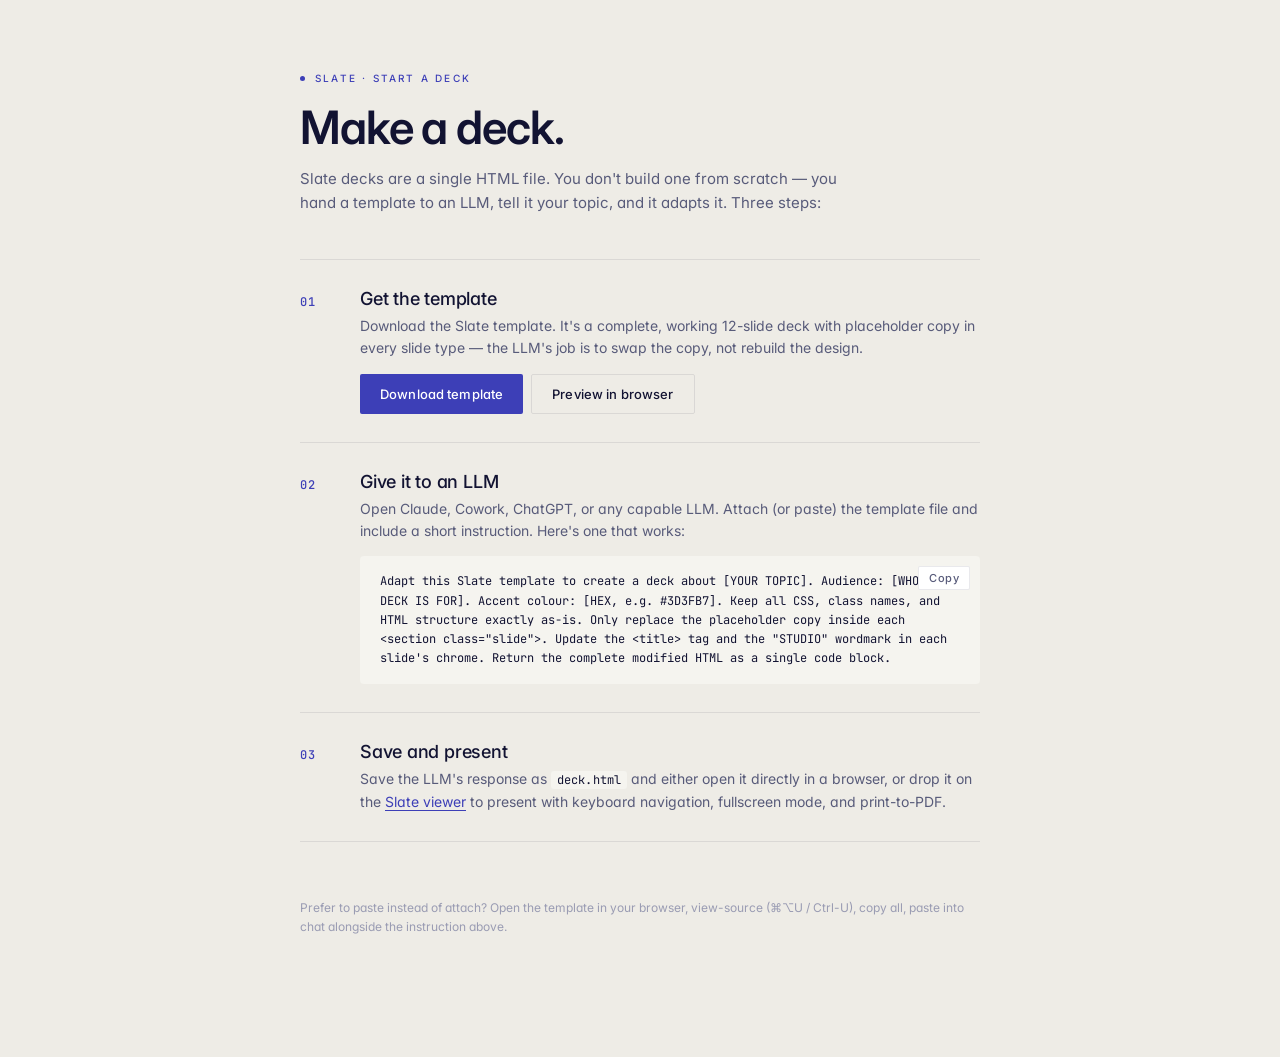
==== start.html @ b8761050 "Shift to template-download workflow (higher-fidelity LLM output) Instead of a detailed text prompt d" ====
<!DOCTYPE html>
<html lang="en">
<head>
<meta charset="UTF-8" />
<meta name="viewport" content="width=device-width, initial-scale=1" />
<title>Slate — Start a deck</title>
<link rel="preconnect" href="https://fonts.googleapis.com">
<link rel="preconnect" href="https://fonts.gstatic.com" crossorigin>
<link href="https://fonts.googleapis.com/css2?family=Inter:wght@300;400;500;600;700&family=JetBrains+Mono:wght@400;500&display=swap" rel="stylesheet">
<style>
  :root{
    --bg:#EEECE6;
    --panel:#FFFFFF;
    --ink:#121332;
    --ink-muted:#585B7A;
    --ink-faint:#9A9CB3;
    --accent:#3D3FB7;
    --accent-hover:#4E50C9;
    --rule:rgba(18,19,50,0.09);
    --code-bg:#F5F4EF;
  }

  *{margin:0;padding:0;box-sizing:border-box;}
  html{-webkit-font-smoothing:antialiased;text-rendering:optimizeLegibility;scroll-behavior:smooth;}
  body{
    font-family:'Inter',system-ui,-apple-system,sans-serif;
    background:var(--bg);
    color:var(--ink);
    min-height:100vh;
    padding:72px 32px 120px;
    font-feature-settings:"ss01","cv11";
  }

  .page{max-width:680px;margin:0 auto;}

  .eyebrow{
    font-size:10px;font-weight:500;letter-spacing:.22em;
    text-transform:uppercase;color:var(--accent);
    margin-bottom:20px;
    display:flex;align-items:center;gap:10px;
  }
  .eyebrow::before{
    content:'';display:inline-block;
    width:5px;height:5px;border-radius:50%;background:var(--accent);
  }

  h1{
    font-size:46px;font-weight:600;letter-spacing:-.024em;
    line-height:1.02;margin-bottom:16px;
  }

  .lede{
    font-size:15px;line-height:1.6;color:var(--ink-muted);
    margin-bottom:44px;max-width:540px;
  }

  /* --- steps --- */
  .steps{
    display:flex;flex-direction:column;gap:0;
    margin-bottom:40px;
  }
  .step{
    display:grid;
    grid-template-columns:40px 1fr;
    gap:20px;
    padding:28px 0;
    border-top:1px solid var(--rule);
    align-items:start;
  }
  .step:last-child{border-bottom:1px solid var(--rule);}
  .step-num{
    font-family:'JetBrains Mono', ui-monospace, monospace;
    font-size:12px;font-weight:500;color:var(--accent);
    letter-spacing:.08em;
    padding-top:6px;
  }
  .step-body h2{
    font-size:18px;font-weight:500;letter-spacing:-.012em;
    margin-bottom:6px;color:var(--ink);
  }
  .step-body p{
    font-size:14px;line-height:1.6;color:var(--ink-muted);
    margin-bottom:14px;
  }
  .step-body p:last-child{margin-bottom:0;}
  .step-body p code{
    font-family:'JetBrains Mono', ui-monospace, monospace;
    font-size:12px;
    background:var(--code-bg);
    padding:1px 6px;
    border-radius:3px;
    color:var(--ink);
    letter-spacing:.01em;
  }

  /* --- buttons --- */
  .btn{
    display:inline-flex;align-items:center;gap:8px;
    font-family:'Inter',sans-serif;
    font-size:13px;font-weight:500;letter-spacing:.01em;
    padding:11px 20px;
    border:none;border-radius:2px;
    cursor:pointer;
    text-decoration:none;
    transition:background .15s ease, transform .15s ease, color .15s ease, border-color .15s ease;
  }
  .btn.primary{
    background:var(--accent);color:#FFFFFF;
  }
  .btn.primary:hover{background:var(--accent-hover);}
  .btn.primary:active{transform:scale(.98);}
  .btn.primary.copied{background:#1F5F3A;}
  .btn.ghost{
    background:transparent;
    color:var(--ink);
    border:1px solid var(--rule);
  }
  .btn.ghost:hover{border-color:var(--ink);}

  .actions{
    display:flex;gap:8px;flex-wrap:wrap;
    margin-top:4px;
  }

  /* --- instruction snippet --- */
  .snippet{
    position:relative;
    background:var(--code-bg);
    border-radius:4px;
    padding:16px 20px;
    margin-top:8px;
    font-family:'JetBrains Mono', ui-monospace, monospace;
    font-size:12px;line-height:1.6;
    color:var(--ink);
  }
  .snippet .copy{
    position:absolute;top:10px;right:10px;
    font-family:'Inter',sans-serif;font-size:11px;font-weight:500;
    padding:4px 10px;
    background:var(--panel);color:var(--ink-muted);
    border:1px solid var(--rule);border-radius:2px;
    cursor:pointer;letter-spacing:.04em;
    transition:color .15s ease, border-color .15s ease;
  }
  .snippet .copy:hover{color:var(--accent);border-color:var(--accent);}
  .snippet .copy.copied{color:#1F5F3A;border-color:#1F5F3A;}

  /* --- footer --- */
  .footer{
    margin-top:56px;
    font-size:12px;line-height:1.6;color:var(--ink-faint);
  }
  .footer a{
    color:var(--ink-muted);text-decoration:none;
    border-bottom:1px solid var(--rule);
  }
  .footer a:hover{color:var(--accent);border-color:var(--accent);}

  /* --- toast --- */
  .toast{
    position:fixed;top:24px;left:50%;transform:translateX(-50%) translateY(-12px);
    background:var(--ink);color:#FFFFFF;
    padding:10px 16px;border-radius:2px;
    font-size:12px;font-weight:500;letter-spacing:.04em;
    opacity:0;pointer-events:none;
    transition:opacity .25s ease, transform .25s ease;
    z-index:100;
    box-shadow:0 4px 12px rgba(0,0,0,0.12);
  }
  .toast.visible{
    opacity:1;transform:translateX(-50%) translateY(0);
  }

  @media (max-width:560px){
    body{padding:40px 20px 80px;}
    h1{font-size:36px;}
    .step{grid-template-columns:32px 1fr;gap:14px;padding:22px 0;}
  }
</style>
</head>
<body>

<main class="page">
  <div class="eyebrow">Slate · Start a deck</div>
  <h1>Make a deck.</h1>
  <p class="lede">Slate decks are a single HTML file. You don't build one from scratch — you hand a template to an LLM, tell it your topic, and it adapts it. Three steps:</p>

  <div class="steps">

    <div class="step">
      <div class="step-num">01</div>
      <div class="step-body">
        <h2>Get the template</h2>
        <p>Download the Slate template. It's a complete, working 12-slide deck with placeholder copy in every slide type — the LLM's job is to swap the copy, not rebuild the design.</p>
        <div class="actions">
          <a class="btn primary" href="template.html" download="slate-template.html">Download template</a>
          <a class="btn ghost" href="template.html" target="_blank">Preview in browser</a>
        </div>
      </div>
    </div>

    <div class="step">
      <div class="step-num">02</div>
      <div class="step-body">
        <h2>Give it to an LLM</h2>
        <p>Open Claude, Cowork, ChatGPT, or any capable LLM. Attach (or paste) the template file and include a short instruction. Here's one that works:</p>
        <div class="snippet">
          <button class="copy" id="copy-btn">Copy</button>
<span id="instruction">Adapt this Slate template to create a deck about [YOUR TOPIC].
Audience: [WHO THE DECK IS FOR].
Accent colour: [HEX, e.g. #3D3FB7].

Keep all CSS, class names, and HTML structure exactly as-is.
Only replace the placeholder copy inside each &lt;section class="slide"&gt;.
Update the &lt;title&gt; tag and the "STUDIO" wordmark in each slide's chrome.
Return the complete modified HTML as a single code block.</span>
        </div>
      </div>
    </div>

    <div class="step">
      <div class="step-num">03</div>
      <div class="step-body">
        <h2>Save and present</h2>
        <p>Save the LLM's response as <code>deck.html</code> and either open it directly in a browser, or drop it on the <a href="index.html" style="color:var(--accent);text-decoration:none;border-bottom:1px solid currentColor;">Slate viewer</a> to present with keyboard navigation, fullscreen mode, and print-to-PDF.</p>
      </div>
    </div>

  </div>

  <div class="footer">
    Prefer to paste instead of attach? Open the template in your browser, view-source (⌘⌥U / Ctrl-U), copy all, paste into chat alongside the instruction above.
  </div>

</main>

<div class="toast" id="toast">Instruction copied</div>

<script>
  const copyBtn = document.getElementById('copy-btn');
  const instruction = document.getElementById('instruction');
  const toast = document.getElementById('toast');
  let resetTimer;

  copyBtn.addEventListener('click', async () => {
    try {
      await navigator.clipboard.writeText(instruction.textContent);
      copyBtn.classList.add('copied');
      copyBtn.textContent = 'Copied ✓';
      toast.classList.add('visible');
      clearTimeout(resetTimer);
      resetTimer = setTimeout(() => {
        copyBtn.classList.remove('copied');
        copyBtn.textContent = 'Copy';
        toast.classList.remove('visible');
      }, 2000);
    } catch (err) {
      const range = document.createRange();
      range.selectNode(instruction);
      window.getSelection().removeAllRanges();
      window.getSelection().addRange(range);
      copyBtn.textContent = 'Select + copy';
    }
  });
</script>

</body>
</html>
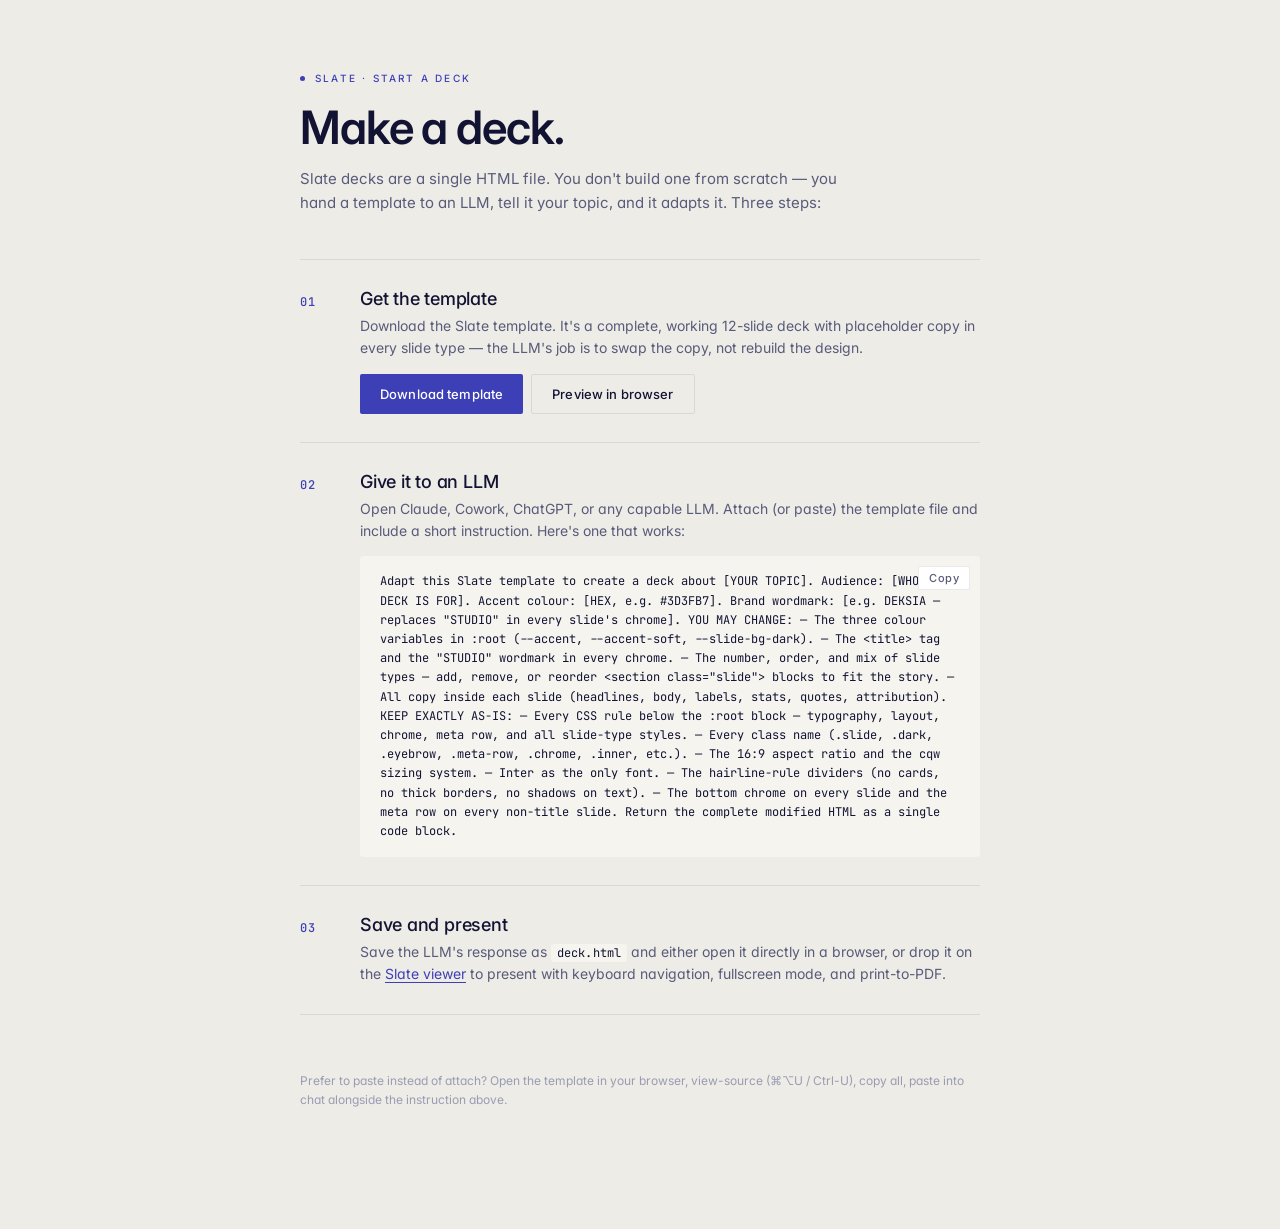
==== commit 8d5f32fb: "Clarify what LLMs may vs. may not customise in the template Old instruction told the LLM to "keep al" ====
--- a/start.html
+++ b/start.html
@@ -209,10 +209,24 @@
 <span id="instruction">Adapt this Slate template to create a deck about [YOUR TOPIC].
 Audience: [WHO THE DECK IS FOR].
 Accent colour: [HEX, e.g. #3D3FB7].
-
-Keep all CSS, class names, and HTML structure exactly as-is.
-Only replace the placeholder copy inside each &lt;section class="slide"&gt;.
-Update the &lt;title&gt; tag and the "STUDIO" wordmark in each slide's chrome.
+Brand wordmark: [e.g. DEKSIA — replaces "STUDIO" in every slide's chrome].
+
+YOU MAY CHANGE:
+— The three colour variables in :root (--accent, --accent-soft, --slide-bg-dark).
+— The &lt;title&gt; tag and the "STUDIO" wordmark in every chrome.
+— The number, order, and mix of slide types — add, remove, or reorder
+  &lt;section class="slide"&gt; blocks to fit the story.
+— All copy inside each slide (headlines, body, labels, stats, quotes, attribution).
+
+KEEP EXACTLY AS-IS:
+— Every CSS rule below the :root block — typography, layout, chrome, meta row,
+  and all slide-type styles.
+— Every class name (.slide, .dark, .eyebrow, .meta-row, .chrome, .inner, etc.).
+— The 16:9 aspect ratio and the cqw sizing system.
+— Inter as the only font.
+— The hairline-rule dividers (no cards, no thick borders, no shadows on text).
+— The bottom chrome on every slide and the meta row on every non-title slide.
+
 Return the complete modified HTML as a single code block.</span>
         </div>
       </div>
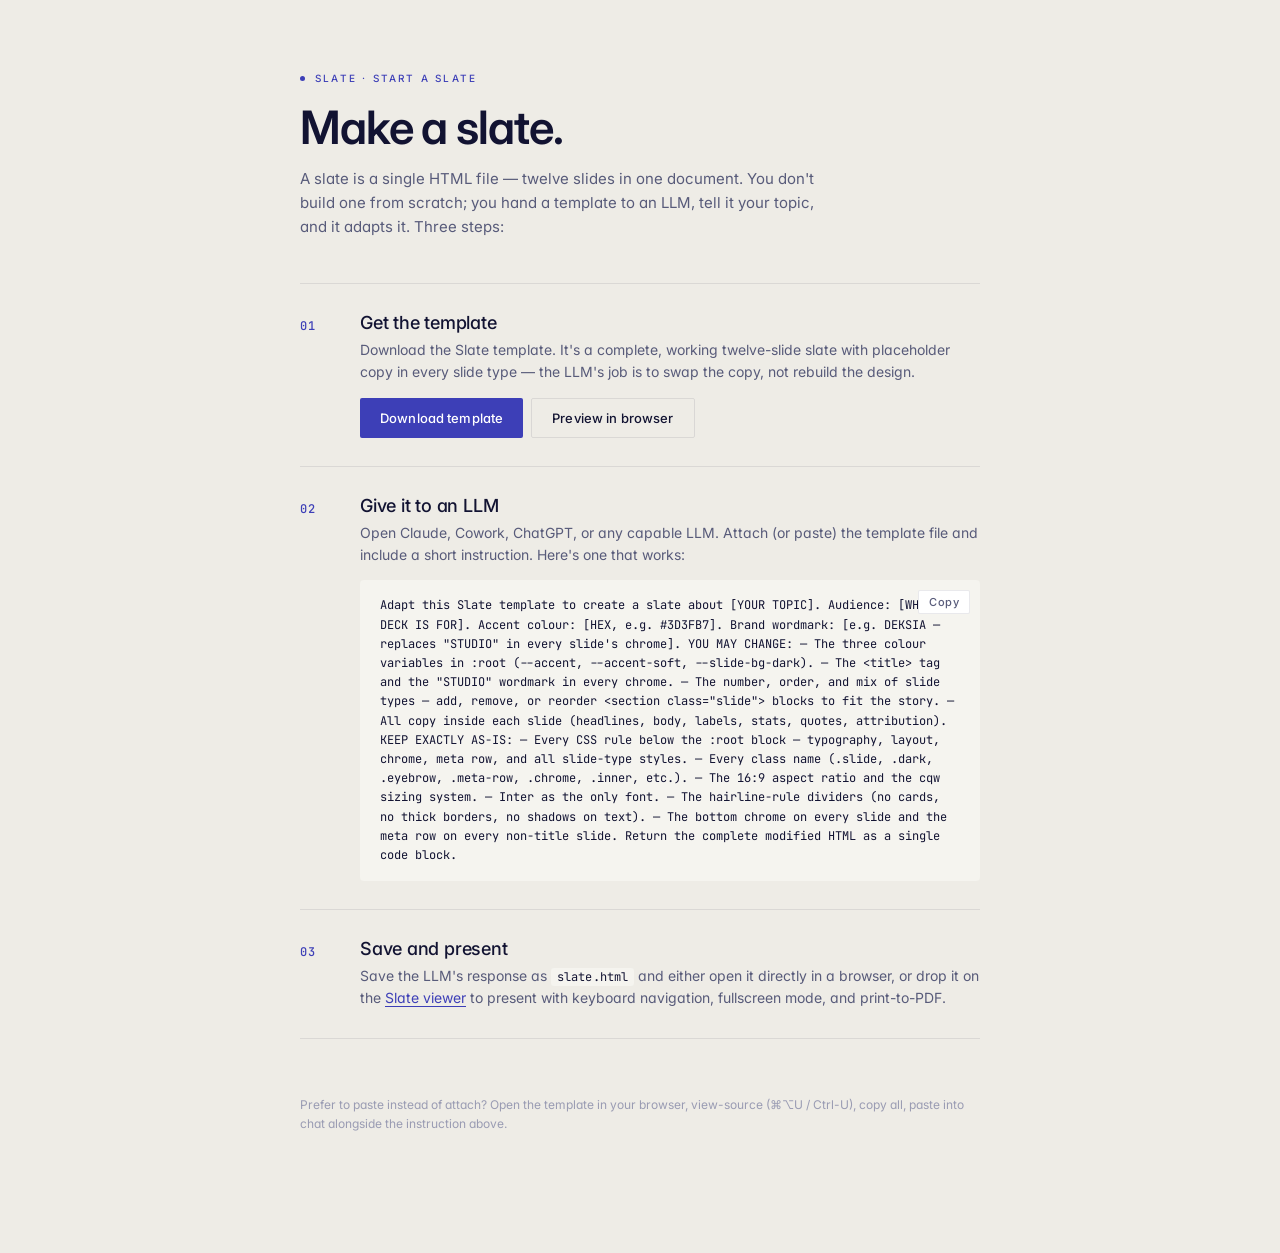
==== commit 00b8b060: "Adopt "slate" as the canonical noun for the thing you make Before: mixed use of "deck" (the thing yo" ====
--- a/start.html
+++ b/start.html
@@ -3,7 +3,7 @@
 <head>
 <meta charset="UTF-8" />
 <meta name="viewport" content="width=device-width, initial-scale=1" />
-<title>Slate — Start a deck</title>
+<title>Slate — Start a slate</title>
 <link rel="preconnect" href="https://fonts.googleapis.com">
 <link rel="preconnect" href="https://fonts.gstatic.com" crossorigin>
 <link href="https://fonts.googleapis.com/css2?family=Inter:wght@300;400;500;600;700&family=JetBrains+Mono:wght@400;500&display=swap" rel="stylesheet">
@@ -181,9 +181,9 @@
 <body>
 
 <main class="page">
-  <div class="eyebrow">Slate · Start a deck</div>
-  <h1>Make a deck.</h1>
-  <p class="lede">Slate decks are a single HTML file. You don't build one from scratch — you hand a template to an LLM, tell it your topic, and it adapts it. Three steps:</p>
+  <div class="eyebrow">Slate · Start a slate</div>
+  <h1>Make a slate.</h1>
+  <p class="lede">A slate is a single HTML file — twelve slides in one document. You don't build one from scratch; you hand a template to an LLM, tell it your topic, and it adapts it. Three steps:</p>
 
   <div class="steps">
 
@@ -191,7 +191,7 @@
       <div class="step-num">01</div>
       <div class="step-body">
         <h2>Get the template</h2>
-        <p>Download the Slate template. It's a complete, working 12-slide deck with placeholder copy in every slide type — the LLM's job is to swap the copy, not rebuild the design.</p>
+        <p>Download the Slate template. It's a complete, working twelve-slide slate with placeholder copy in every slide type — the LLM's job is to swap the copy, not rebuild the design.</p>
         <div class="actions">
           <a class="btn primary" href="template.html" download="slate-template.html">Download template</a>
           <a class="btn ghost" href="template.html" target="_blank">Preview in browser</a>
@@ -206,7 +206,7 @@
         <p>Open Claude, Cowork, ChatGPT, or any capable LLM. Attach (or paste) the template file and include a short instruction. Here's one that works:</p>
         <div class="snippet">
           <button class="copy" id="copy-btn">Copy</button>
-<span id="instruction">Adapt this Slate template to create a deck about [YOUR TOPIC].
+<span id="instruction">Adapt this Slate template to create a slate about [YOUR TOPIC].
 Audience: [WHO THE DECK IS FOR].
 Accent colour: [HEX, e.g. #3D3FB7].
 Brand wordmark: [e.g. DEKSIA — replaces "STUDIO" in every slide's chrome].
@@ -236,7 +236,7 @@
       <div class="step-num">03</div>
       <div class="step-body">
         <h2>Save and present</h2>
-        <p>Save the LLM's response as <code>deck.html</code> and either open it directly in a browser, or drop it on the <a href="index.html" style="color:var(--accent);text-decoration:none;border-bottom:1px solid currentColor;">Slate viewer</a> to present with keyboard navigation, fullscreen mode, and print-to-PDF.</p>
+        <p>Save the LLM's response as <code>slate.html</code> and either open it directly in a browser, or drop it on the <a href="index.html" style="color:var(--accent);text-decoration:none;border-bottom:1px solid currentColor;">Slate viewer</a> to present with keyboard navigation, fullscreen mode, and print-to-PDF.</p>
       </div>
     </div>
 
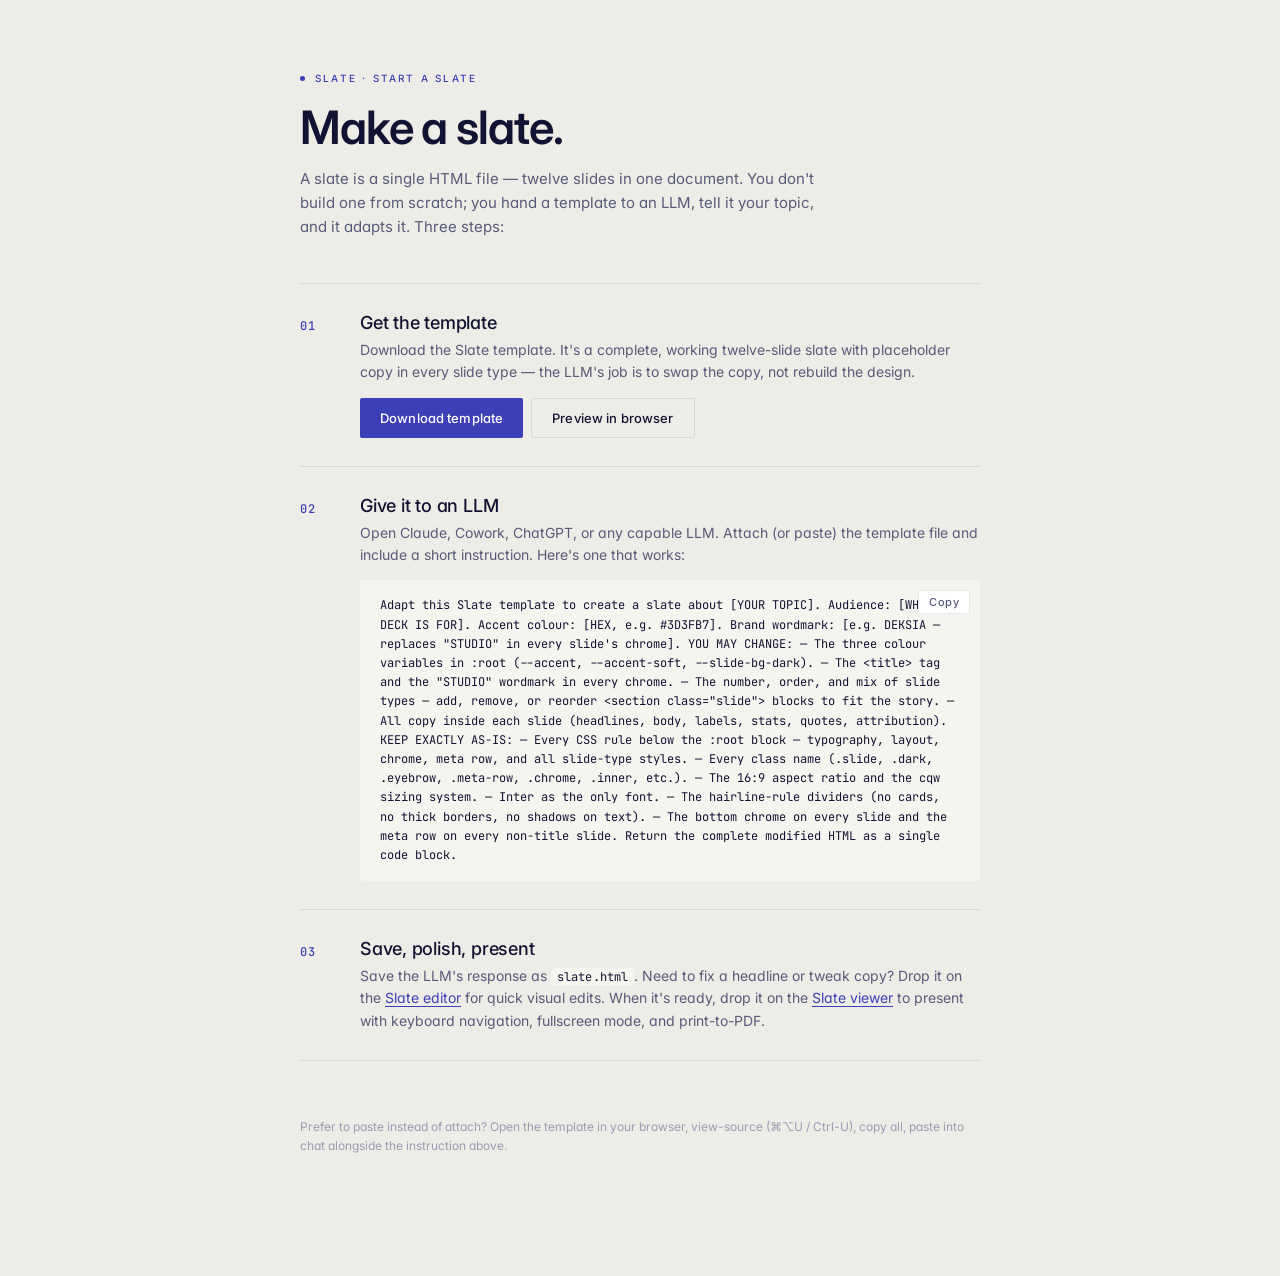
==== commit f1838017: "Add Slate Editor — visual editing for slates via GrapesJS New /editor.html page powered by GrapesJS " ====
--- a/start.html
+++ b/start.html
@@ -235,8 +235,8 @@
     <div class="step">
       <div class="step-num">03</div>
       <div class="step-body">
-        <h2>Save and present</h2>
-        <p>Save the LLM's response as <code>slate.html</code> and either open it directly in a browser, or drop it on the <a href="index.html" style="color:var(--accent);text-decoration:none;border-bottom:1px solid currentColor;">Slate viewer</a> to present with keyboard navigation, fullscreen mode, and print-to-PDF.</p>
+        <h2>Save, polish, present</h2>
+        <p>Save the LLM's response as <code>slate.html</code>. Need to fix a headline or tweak copy? Drop it on the <a href="editor.html" style="color:var(--accent);text-decoration:none;border-bottom:1px solid currentColor;">Slate editor</a> for quick visual edits. When it's ready, drop it on the <a href="index.html" style="color:var(--accent);text-decoration:none;border-bottom:1px solid currentColor;">Slate viewer</a> to present with keyboard navigation, fullscreen mode, and print-to-PDF.</p>
       </div>
     </div>
 
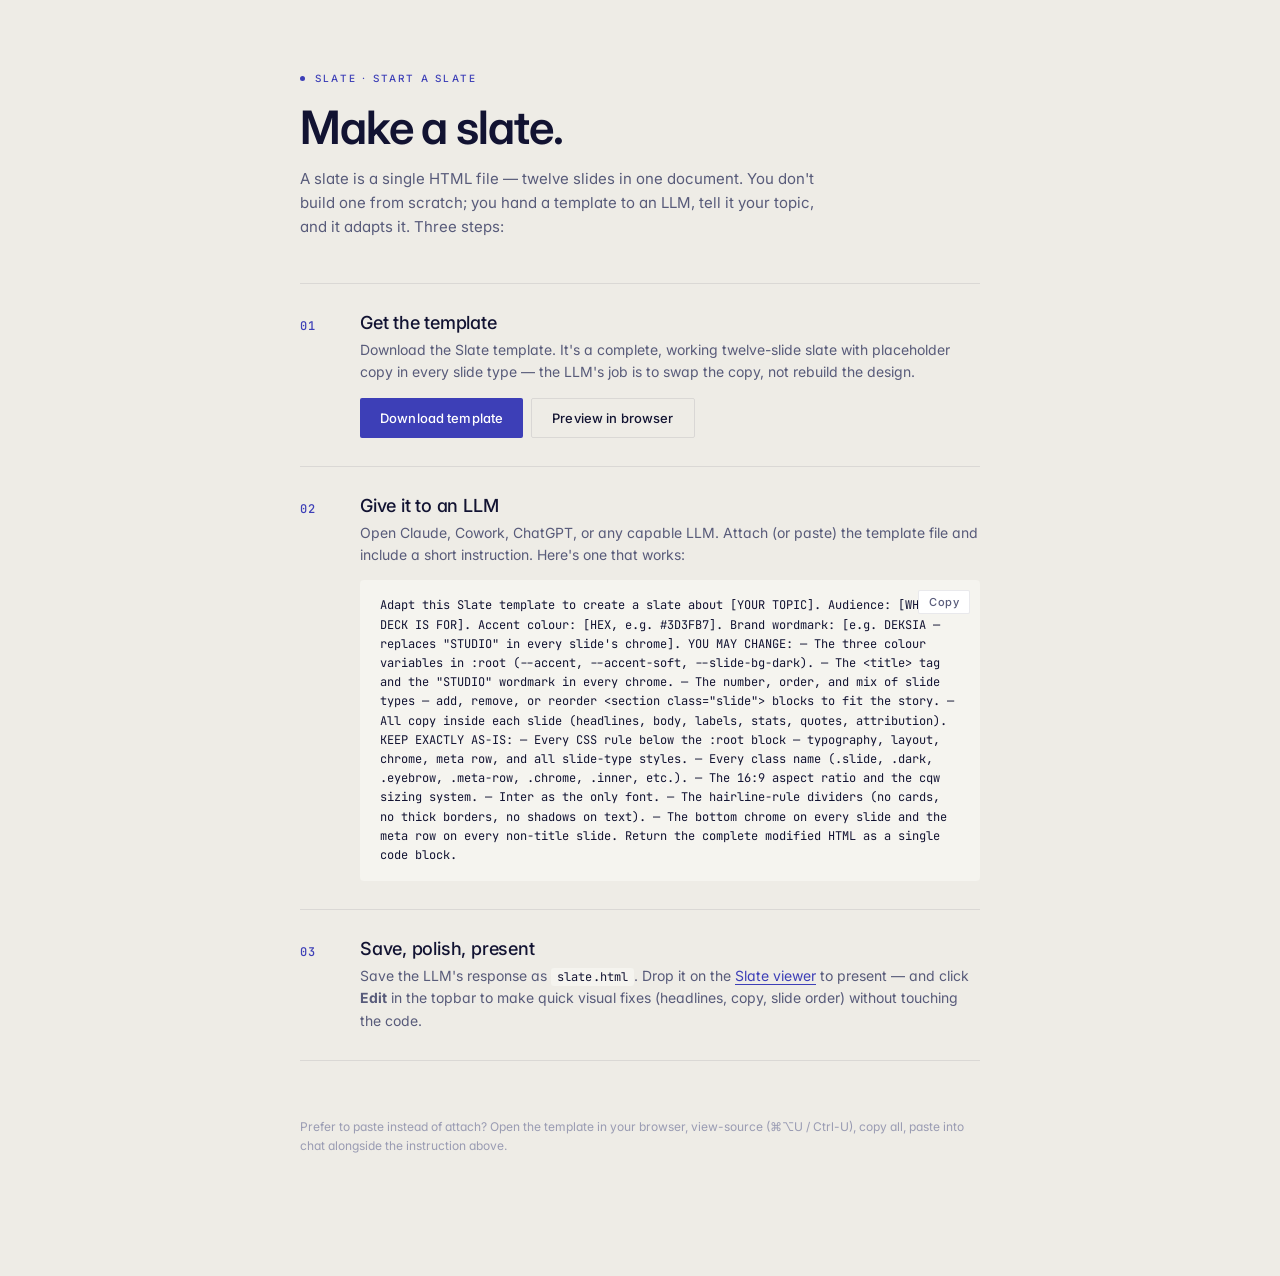
==== commit 804ee0d5: "Merge editor into the viewer — one page, two modes, no handoff The editor is no longer a separate pa" ====
--- a/start.html
+++ b/start.html
@@ -236,7 +236,7 @@
       <div class="step-num">03</div>
       <div class="step-body">
         <h2>Save, polish, present</h2>
-        <p>Save the LLM's response as <code>slate.html</code>. Need to fix a headline or tweak copy? Drop it on the <a href="editor.html" style="color:var(--accent);text-decoration:none;border-bottom:1px solid currentColor;">Slate editor</a> for quick visual edits. When it's ready, drop it on the <a href="index.html" style="color:var(--accent);text-decoration:none;border-bottom:1px solid currentColor;">Slate viewer</a> to present with keyboard navigation, fullscreen mode, and print-to-PDF.</p>
+        <p>Save the LLM's response as <code>slate.html</code>. Drop it on the <a href="index.html" style="color:var(--accent);text-decoration:none;border-bottom:1px solid currentColor;">Slate viewer</a> to present — and click <strong>Edit</strong> in the topbar to make quick visual fixes (headlines, copy, slide order) without touching the code.</p>
       </div>
     </div>
 
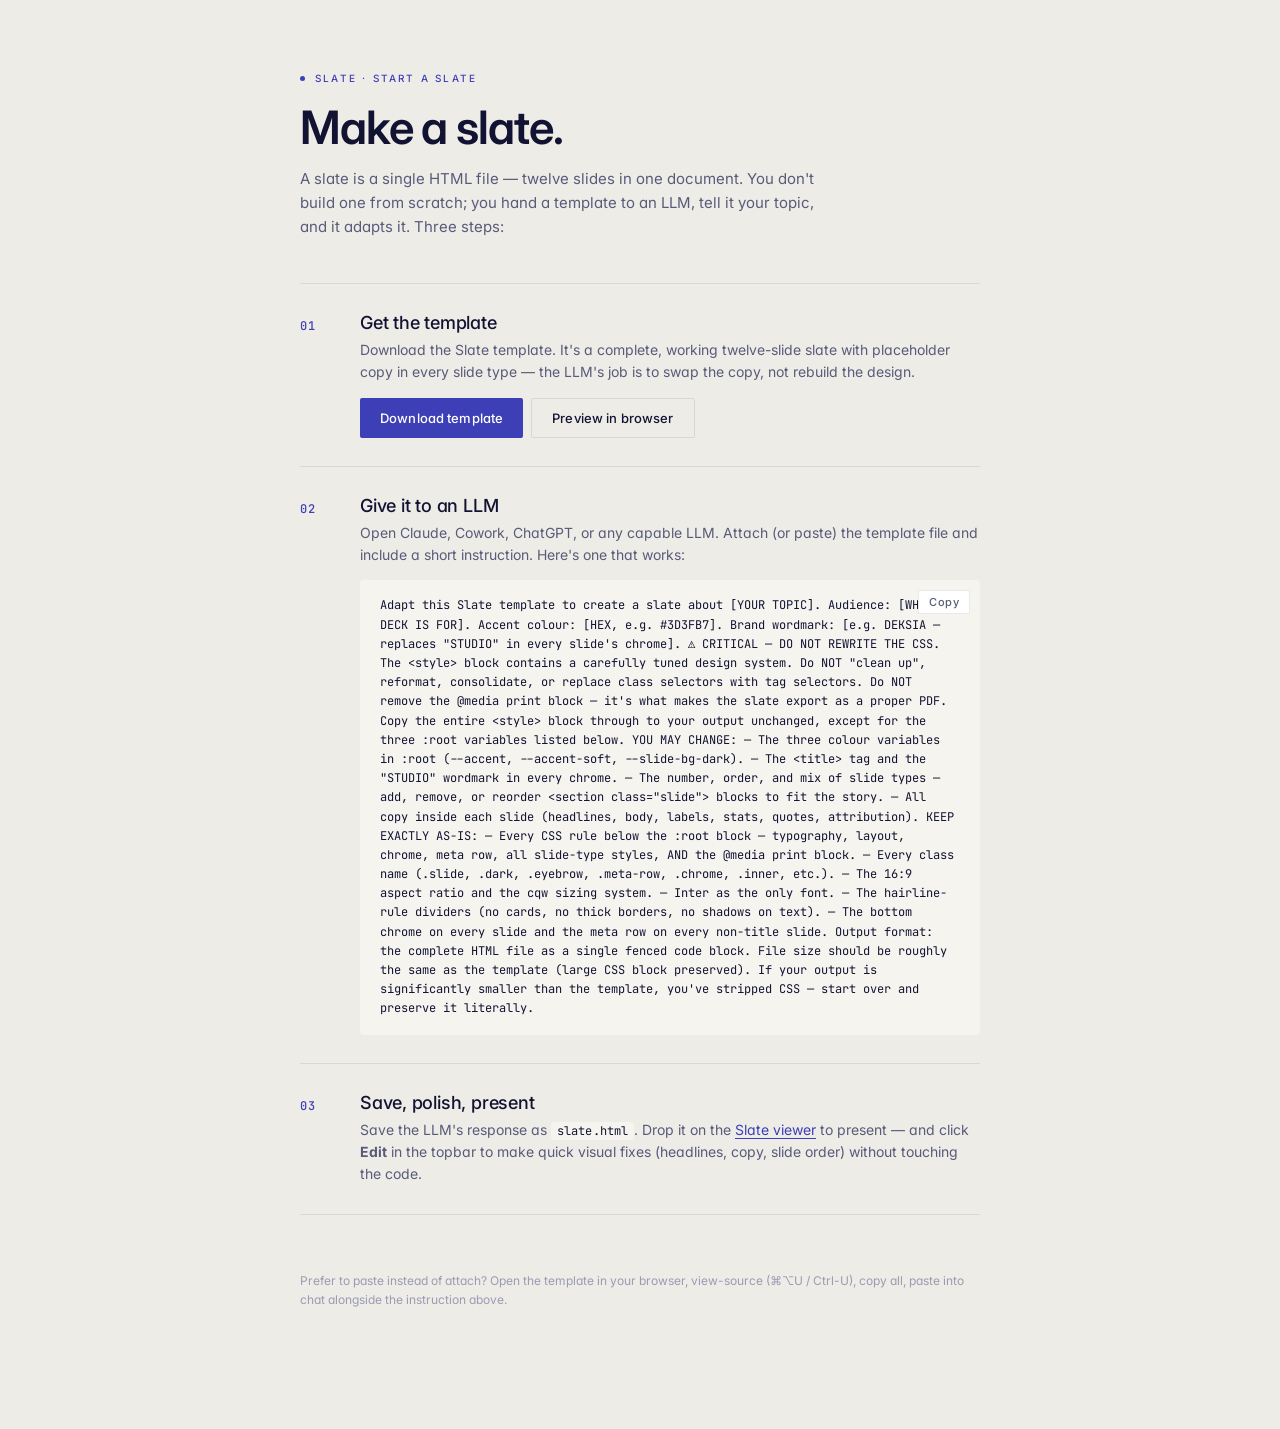
==== commit c883e0d3: "Fix print output for slates where LLM stripped template CSS Root cause diagnosis from a teammate's K" ====
--- a/start.html
+++ b/start.html
@@ -211,6 +211,13 @@
 Accent colour: [HEX, e.g. #3D3FB7].
 Brand wordmark: [e.g. DEKSIA — replaces "STUDIO" in every slide's chrome].
 
+⚠ CRITICAL — DO NOT REWRITE THE CSS.
+The &lt;style&gt; block contains a carefully tuned design system. Do NOT
+"clean up", reformat, consolidate, or replace class selectors with
+tag selectors. Do NOT remove the @media print block — it's what makes
+the slate export as a proper PDF. Copy the entire &lt;style&gt; block through
+to your output unchanged, except for the three :root variables listed below.
+
 YOU MAY CHANGE:
 — The three colour variables in :root (--accent, --accent-soft, --slide-bg-dark).
 — The &lt;title&gt; tag and the "STUDIO" wordmark in every chrome.
@@ -220,14 +227,17 @@
 
 KEEP EXACTLY AS-IS:
 — Every CSS rule below the :root block — typography, layout, chrome, meta row,
-  and all slide-type styles.
+  all slide-type styles, AND the @media print block.
 — Every class name (.slide, .dark, .eyebrow, .meta-row, .chrome, .inner, etc.).
 — The 16:9 aspect ratio and the cqw sizing system.
 — Inter as the only font.
 — The hairline-rule dividers (no cards, no thick borders, no shadows on text).
 — The bottom chrome on every slide and the meta row on every non-title slide.
 
-Return the complete modified HTML as a single code block.</span>
+Output format: the complete HTML file as a single fenced code block.
+File size should be roughly the same as the template (large CSS block
+preserved). If your output is significantly smaller than the template,
+you've stripped CSS — start over and preserve it literally.</span>
         </div>
       </div>
     </div>
